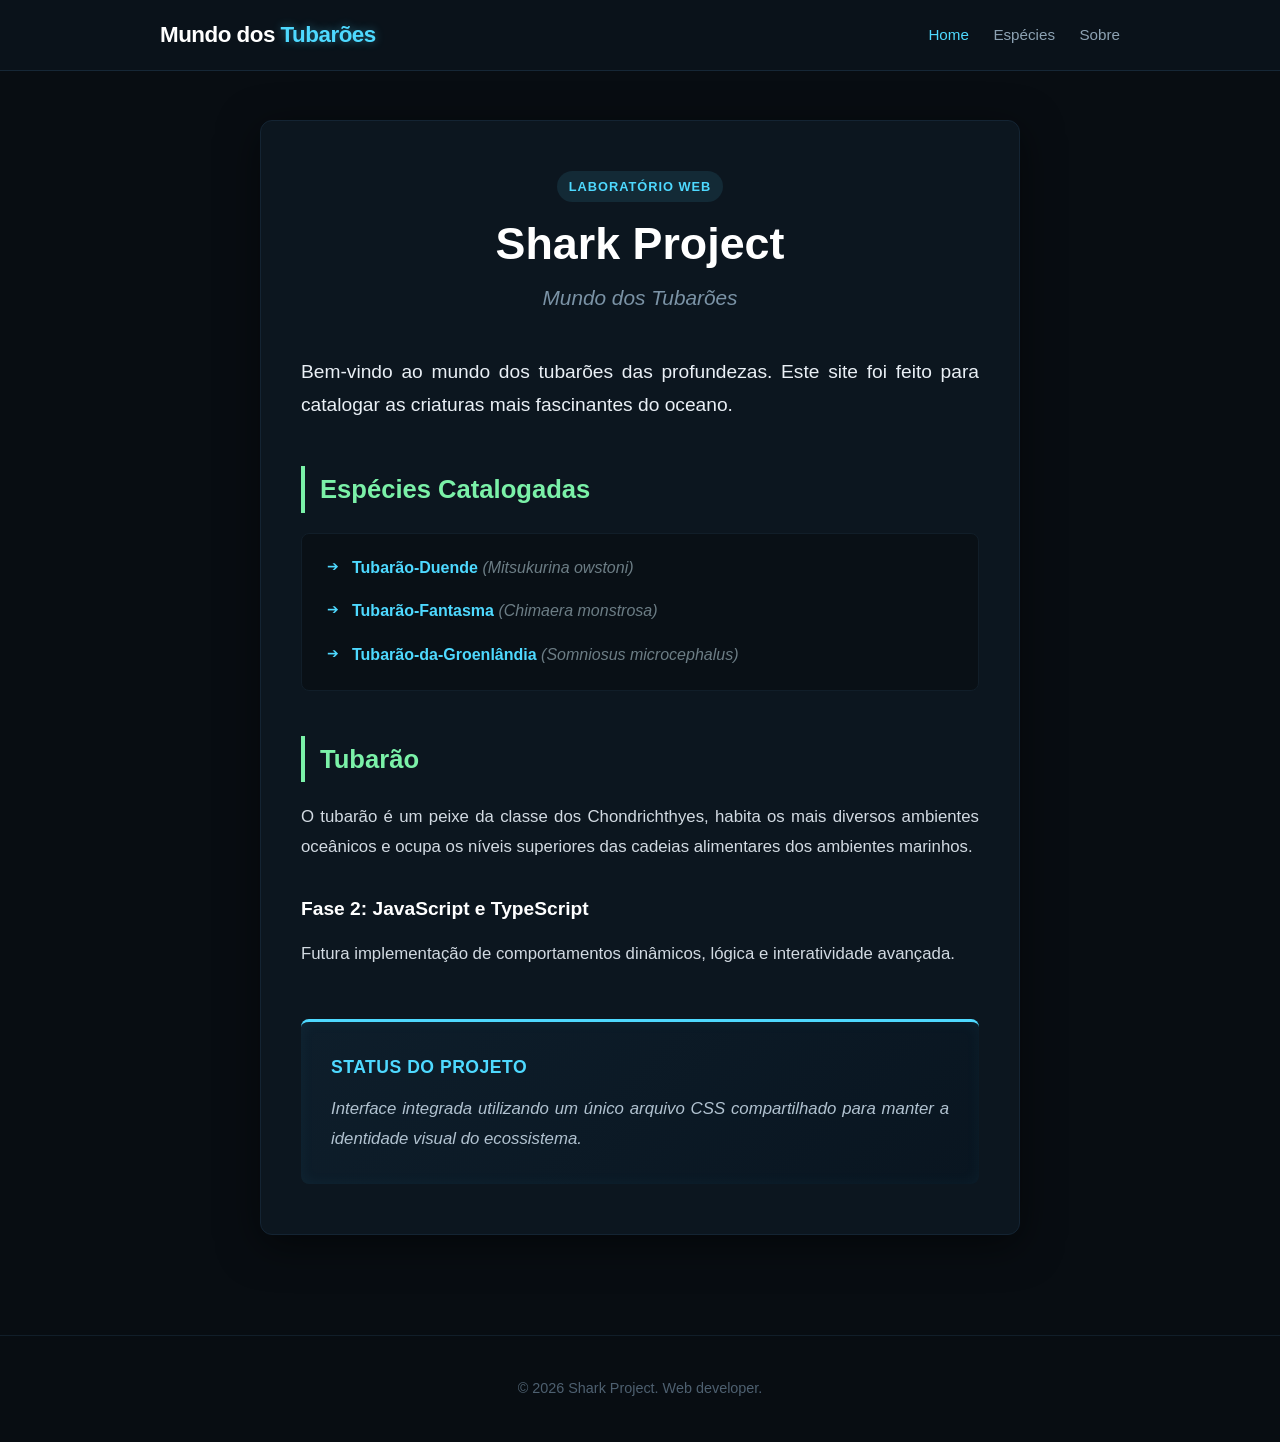
==== index.html @ ea581b5d "Add files via upload" ====
<!DOCTYPE html>
<html lang="pt-br">
<head>
    <meta charset="UTF-8">
    <meta name="viewport" content="width=device-width, initial-scale=1.0">
    <title>Shark Project</title>
    <link rel="stylesheet" href="style.css">
</head>
<body>

   <header class="blog-header">
        <div class="header-container">
            <a href="index.html" class="logo-link">
                <span class="logo-text">Mundo dos <span class="highlight">Tubarões</span></span>
            </a>
            <nav class="blog-nav">
                <a href="index.html" class="active">Home</a>
                <a href="#">Espécies</a>
                <a href="#">Sobre</a>
            </nav>
        </div>
    </header>

    <main class="main-content">
        <div class="post-container">
            
            <header class="post-header">
                <span class="category-tag">Laboratório Web</span>
                <h1>Shark Project</h1>
                <div class="subtitle">Mundo dos Tubarões</div>
            </header>

            <section class="post-body">
                <p class="lead-paragraph">
                    Bem-vindo ao mundo dos tubarões das profundezas. Este site foi feito para catalogar as criaturas mais fascinantes do oceano.
                </p>

                <h2>Espécies Catalogadas</h2>
                <ul class="styled-list">
                    <li>
                        <strong><a href="Tubarão duende.html" style="color: #4ed9ff; text-decoration: none;">Tubarão-Duende</a></strong> 
                        <span style="color: #6c7d85; font-style: italic;">(Mitsukurina owstoni)</span>
                    </li>
                    <li>
                        <strong><a href="Tubarão fantasma.html" style="color: #4ed9ff; text-decoration: none;">Tubarão-Fantasma</a></strong> 
                        <span style="color: #6c7d85; font-style: italic;">(Chimaera monstrosa)</span>
                    </li>
                    <li>
                        <strong><a href="Tubarão da groenlandia.html" style="color: #4ed9ff; text-decoration: none;">Tubarão-da-Groenlândia</a></strong> 
                        <span style="color: #6c7d85; font-style: italic;">(Somniosus microcephalus)</span>
                    </li>
                </ul>

                <h2>Tubarão</h2>
                <p>O tubarão é um peixe da classe dos Chondrichthyes, habita os mais diversos ambientes oceânicos e ocupa os níveis superiores das cadeias alimentares dos ambientes marinhos.</p>
                
                <h3>Fase 2: JavaScript e TypeScript</h3>
                <p>Futura implementação de comportamentos dinâmicos, lógica e interatividade avançada.</p>

                <div class="highlight-box">
                    <div class="box-title">Status do Projeto</div>
                    <p>Interface integrada utilizando um único arquivo CSS compartilhado para manter a identidade visual do ecossistema.</p>
                </div>
            </section>

        </div>
    </main>

    <footer class="blog-footer">
        <p>&copy; 2026 Shark Project. Web developer.</p>
    </footer>

</body>
</html>
---- style.css ----
* {
    box-sizing: border-box;
    margin: 0;
    padding: 0;
}

body {
    background-color: #080d12; 
    color: #cfd8e1; 
    font-family: -apple-system, BlinkMacSystemFont, "Segoe UI", Roboto, Helvetica, Arial, sans-serif;
    line-height: 1.8;
    padding-top: 80px; 
}

.blog-header {
    background-color: rgba(11, 20, 28, 0.95);
    border-bottom: 1px solid #162736;
    position: fixed;
    top: 0;
    left: 0;
    width: 100%;
    z-index: 1000;
    backdrop-filter: blur(8px);
}

.header-container {
    max-width: 1000px;
    margin: 0 auto;
    padding: 15px 20px;
    display: flex;
    justify-content: space-between;
    align-items: center;
}


.logo-link {
    text-decoration: none;
    display: flex;
    align-items: center;
    gap: 10px;
    transition: transform 0.2s ease;
}

.logo-link:hover {
    transform: translateY(-1px);
}

.logo-icon {
    font-size: 1.8em;
}

.logo-text {
    color: #ffffff;
    font-size: 1.4em;
    font-weight: 800;
    letter-spacing: -0.5px;
}

.logo-text .highlight {
    color: #4ed9ff;
    text-shadow: 0 0 10px rgba(78, 217, 255, 0.4);
}

.blog-nav a {
    color: #8da2b3;
    text-decoration: none;
    margin-left: 20px;
    font-weight: 500;
    font-size: 0.95em;
    transition: color 0.2s ease;
}

.blog-nav a:hover,
.blog-nav a.active {
    color: #4ed9ff;
}

.main-content {
    padding: 40px 20px;
}

.post-container {
    max-width: 760px;
    margin: 0 auto;
    background-color: #0c161f;
    padding: 50px 40px;
    border-radius: 12px;
    border: 1px solid #142433;
    box-shadow: 0 10px 40px rgba(0, 0, 0, 0.5);
}

.post-header {
    text-align: center;
    margin-bottom: 40px;
}

.category-tag {
    display: inline-block;
    background-color: rgba(78, 217, 255, 0.1);
    color: #4ed9ff;
    padding: 4px 12px;
    border-radius: 50px;
    font-size: 0.8em;
    font-weight: 600;
    text-transform: uppercase;
    letter-spacing: 1px;
    margin-bottom: 15px;
}

.post-header h1 {
    color: #ffffff;
    font-size: 2.8em;
    font-weight: 700;
    line-height: 1.2;
    margin-bottom: 8px;
}

.post-header .subtitle {
    font-size: 1.3em;
    color: #7b93a6;
    font-style: italic;
    margin-bottom: 15px;
}

.post-meta {
    font-size: 0.85em;
    color: #5d7385;
}

.post-body p {
    margin-bottom: 24px;
    text-align: justify;
    font-size: 1.05em;
    color: #d2dae2;
}

.post-body p.lead-paragraph {
    font-size: 1.2em;
    color: #eaf0f6;
    line-height: 1.7;
}

.post-body h2 {
    color: #7bf1a8;
    font-size: 1.6em;
    margin-top: 45px;
    margin-bottom: 20px;
    font-weight: 600;
    border-left: 4px solid #7bf1a8;
    padding-left: 15px;
}

.post-body h3 {
    color: #ffffff;
    font-size: 1.2em;
    margin-top: 30px;
    margin-bottom: 12px;
    font-weight: 600;
}

.styled-list {
    list-style: none;
    margin-bottom: 30px;
    background-color: #091016;
    padding: 20px 25px;
    border-radius: 8px;
    border: 1px solid #111e29;
}

.styled-list li {
    margin-bottom: 15px;
    padding-left: 25px;
    position: relative;
}

.styled-list li:last-child {
    margin-bottom: 0;
}

.styled-list li::before {
    content: "➔";
    color: #4ed9ff;
    position: absolute;
    left: 0;
    top: 0;
    font-size: 0.9em;
}

.img-container {
    margin: 40px -40px;
    background-color: #05090d;
    padding: 10px;
    text-align: center;
}

.img-container img {
    max-width: 100%;
    height: auto;
    display: block;
    margin: 0 auto;
    border-radius: 4px;
    transition: opacity 0.3s ease;
}

.img-container img:hover {
    opacity: 0.85;
}

.img-caption {
    font-size: 0.85em;
    color: #637787;
    margin-top: 12px;
    padding: 0 20px;
    font-style: italic;
}

.highlight-box {
    background: linear-gradient(135deg, #0e1e2b 0%, #091520 100%);
    border-top: 3px solid #4ed9ff;
    padding: 30px;
    border-radius: 8px;
    margin-top: 50px;
    box-shadow: inset 0 0 15px rgba(78, 217, 255, 0.05);
}

.highlight-box .box-title {
    color: #4ed9ff;
    font-weight: 700;
    font-size: 1.1em;
    text-transform: uppercase;
    letter-spacing: 0.5px;
    margin-bottom: 10px;
}

.highlight-box p {
    margin-bottom: 0;
    font-style: italic;
    color: #b1c2d0;
}

.blog-footer {
    text-align: center;
    padding: 40px 20px;
    color: #4e6070;
    font-size: 0.9em;
    border-top: 1px solid #111e29;
    margin-top: 60px;
}

@media (max-width: 768px) {
    body {
        padding-top: 130px;
    }
    
    .header-container {
        flex-direction: column;
        gap: 15px;
    }
    
    .blog-nav a {
        margin: 0 10px;
    }
    
    .post-container {
        padding: 30px 20px;
    }
    
    .img-container {
        margin: 30px -20px;
    }
    
    .post-header h1 {
        font-size: 2.1em;
    }
}
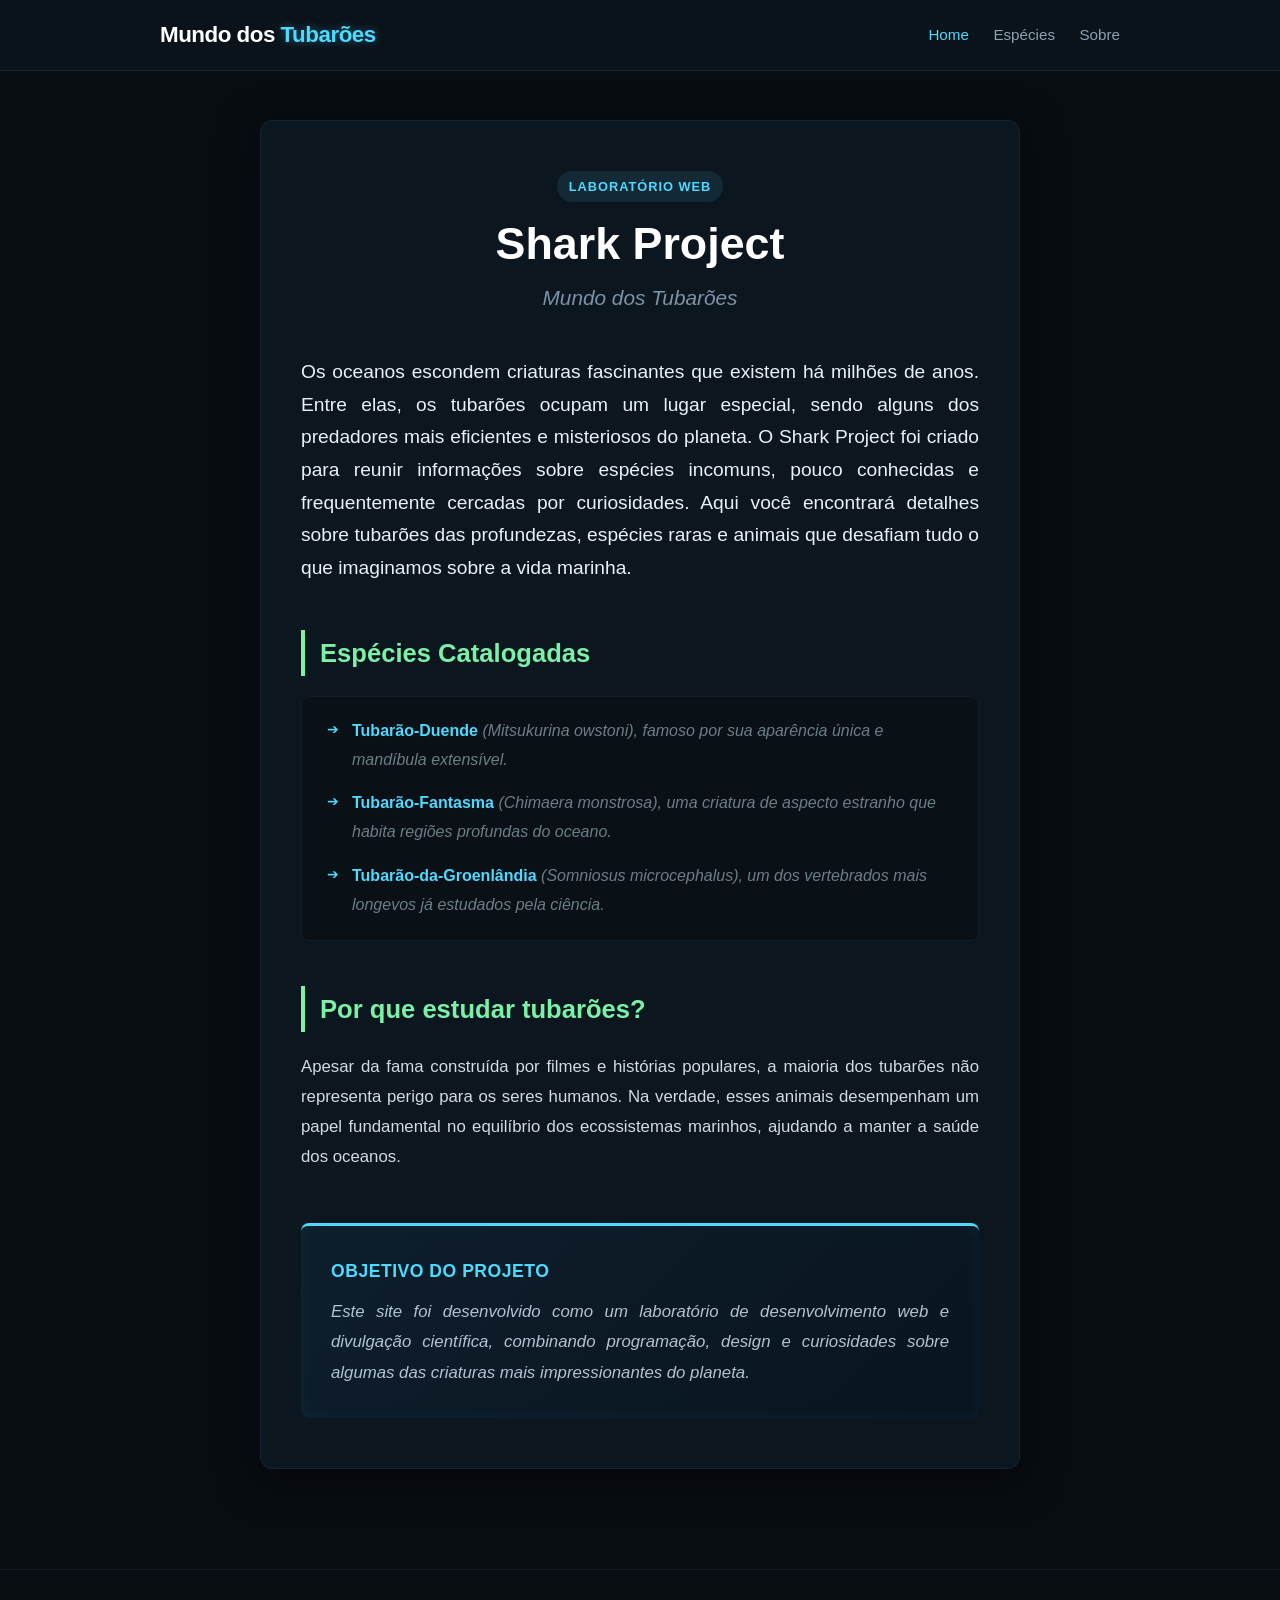
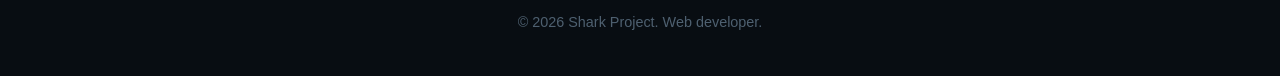
==== commit 0596bd6b: "Revise content and improve details in index.html Updated content to enhance information about shark " ====
--- a/index.html
+++ b/index.html
@@ -32,34 +32,33 @@
 
             <section class="post-body">
                 <p class="lead-paragraph">
-                    Bem-vindo ao mundo dos tubarões das profundezas. Este site foi feito para catalogar as criaturas mais fascinantes do oceano.
+                    Os oceanos escondem criaturas fascinantes que existem há milhões de anos. Entre elas, os tubarões ocupam um lugar especial, sendo alguns dos predadores mais eficientes e misteriosos do planeta.
+
+O Shark Project foi criado para reunir informações sobre espécies incomuns, pouco conhecidas e frequentemente cercadas por curiosidades. Aqui você encontrará detalhes sobre tubarões das profundezas, espécies raras e animais que desafiam tudo o que imaginamos sobre a vida marinha.
                 </p>
 
                 <h2>Espécies Catalogadas</h2>
                 <ul class="styled-list">
                     <li>
                         <strong><a href="Tubarão duende.html" style="color: #4ed9ff; text-decoration: none;">Tubarão-Duende</a></strong> 
-                        <span style="color: #6c7d85; font-style: italic;">(Mitsukurina owstoni)</span>
+                        <span style="color: #6c7d85; font-style: italic;">(Mitsukurina owstoni), famoso por sua aparência única e mandíbula extensível.</span>
                     </li>
                     <li>
                         <strong><a href="Tubarão fantasma.html" style="color: #4ed9ff; text-decoration: none;">Tubarão-Fantasma</a></strong> 
-                        <span style="color: #6c7d85; font-style: italic;">(Chimaera monstrosa)</span>
+                        <span style="color: #6c7d85; font-style: italic;">(Chimaera monstrosa), uma criatura de aspecto estranho que habita regiões profundas do oceano.</span>
                     </li>
                     <li>
                         <strong><a href="Tubarão da groenlandia.html" style="color: #4ed9ff; text-decoration: none;">Tubarão-da-Groenlândia</a></strong> 
-                        <span style="color: #6c7d85; font-style: italic;">(Somniosus microcephalus)</span>
+                        <span style="color: #6c7d85; font-style: italic;">(Somniosus microcephalus), um dos vertebrados mais longevos já estudados pela ciência.</span>
                     </li>
                 </ul>
 
-                <h2>Tubarão</h2>
-                <p>O tubarão é um peixe da classe dos Chondrichthyes, habita os mais diversos ambientes oceânicos e ocupa os níveis superiores das cadeias alimentares dos ambientes marinhos.</p>
-                
-                <h3>Fase 2: JavaScript e TypeScript</h3>
-                <p>Futura implementação de comportamentos dinâmicos, lógica e interatividade avançada.</p>
+                <h2>Por que estudar tubarões?</h2>
+                <p>Apesar da fama construída por filmes e histórias populares, a maioria dos tubarões não representa perigo para os seres humanos. Na verdade, esses animais desempenham um papel fundamental no equilíbrio dos ecossistemas marinhos, ajudando a manter a saúde dos oceanos.</p>
 
                 <div class="highlight-box">
-                    <div class="box-title">Status do Projeto</div>
-                    <p>Interface integrada utilizando um único arquivo CSS compartilhado para manter a identidade visual do ecossistema.</p>
+                    <div class="box-title">Objetivo do Projeto</div>
+                    <p>Este site foi desenvolvido como um laboratório de desenvolvimento web e divulgação científica, combinando programação, design e curiosidades sobre algumas das criaturas mais impressionantes do planeta.</p>
                 </div>
             </section>
 
@@ -71,4 +70,4 @@
     </footer>
 
 </body>
-</html>+</html>
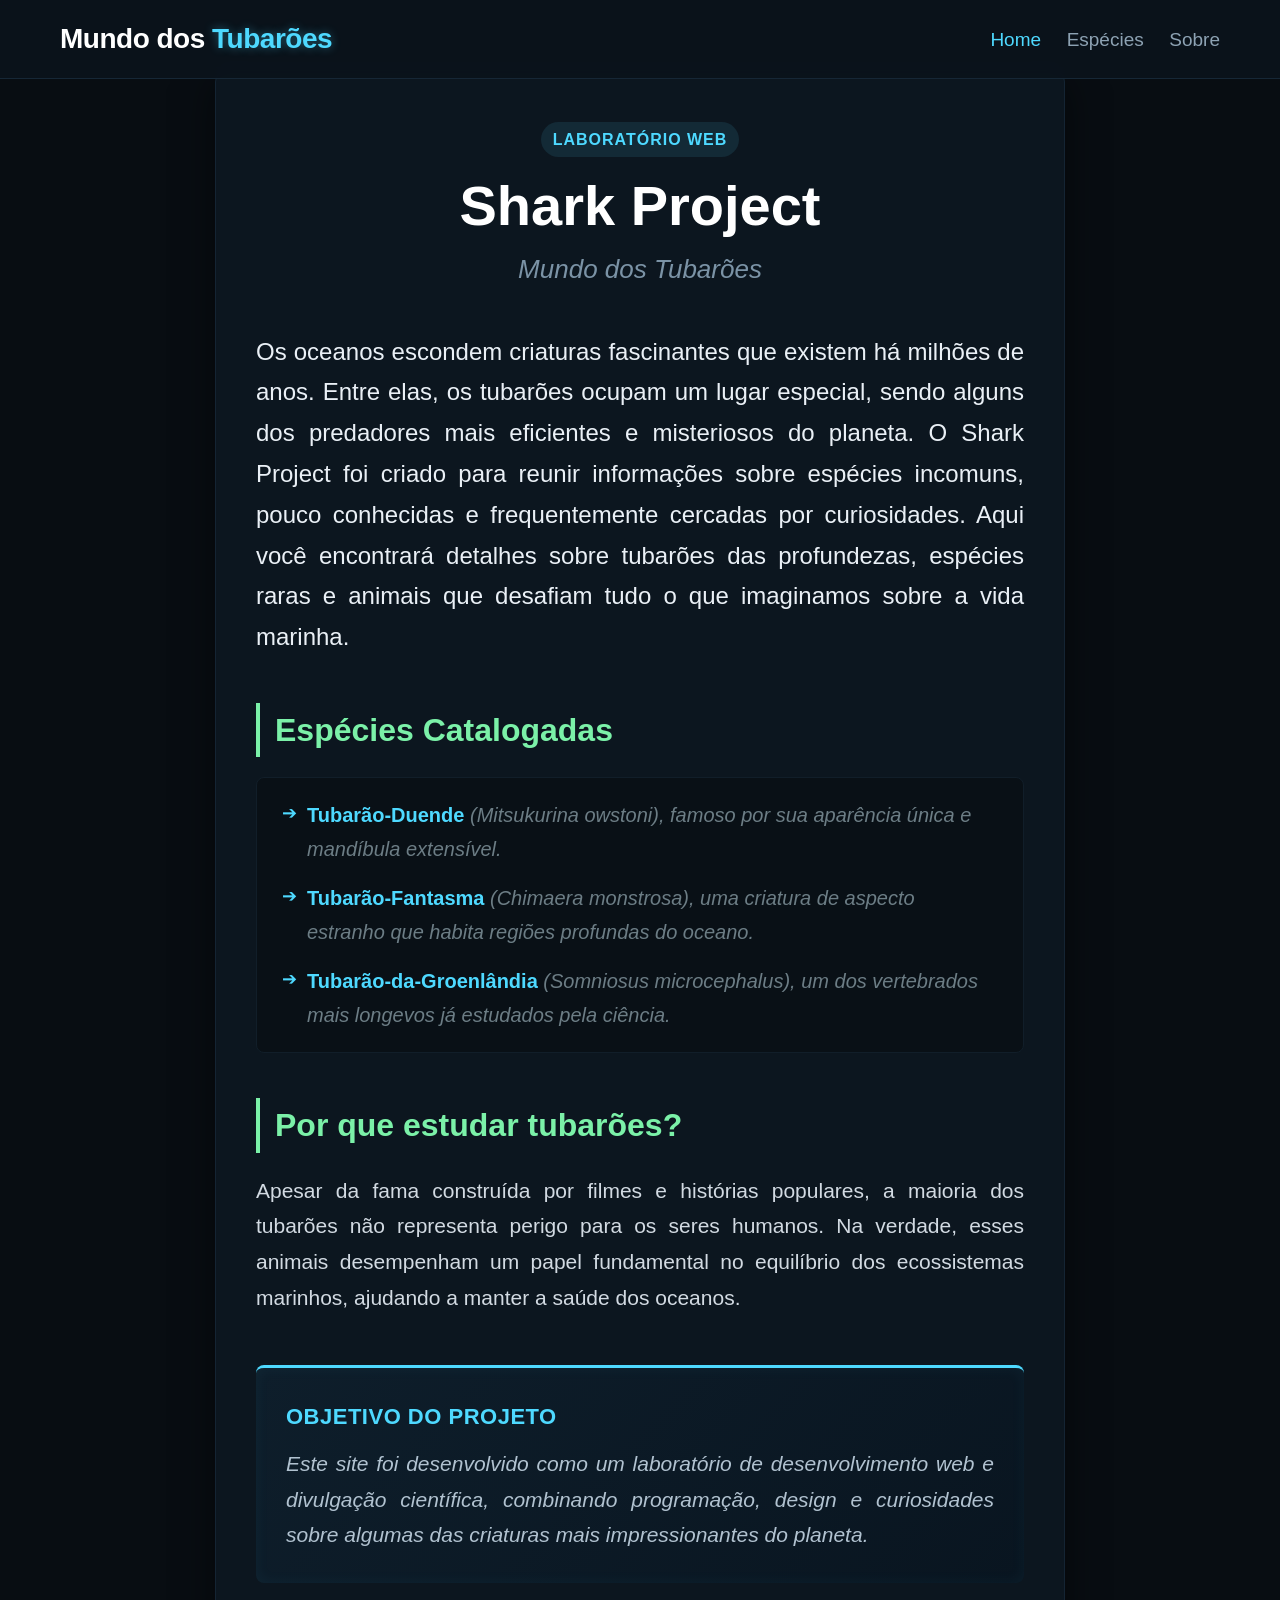
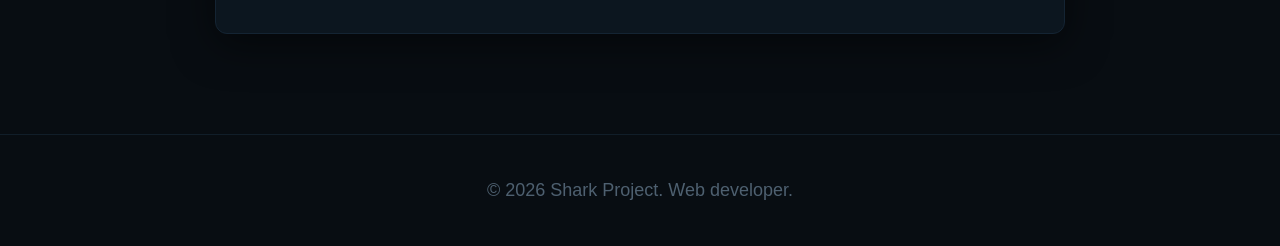
==== commit 97e78810: "Enhance SEO with title and meta description Updated the title and added a meta description for SEO." ====
--- a/index.html
+++ b/index.html
@@ -3,7 +3,10 @@
 <head>
     <meta charset="UTF-8">
     <meta name="viewport" content="width=device-width, initial-scale=1.0">
-    <title>Shark Project</title>
+    <title>Shark Project | Mundo dos Tubarões</title> 
+    
+    <meta name="description" content="Explore o Mundo dos Tubarões no Shark Project. Conheça as espécies mais raras e fascinantes das profundezas do oceano, como o Tubarão-Duende e o Tubarão-Fantasma.">
+    
     <link rel="stylesheet" href="style.css">
 </head>
 <body>
--- a/style.css
+++ b/style.css
@@ -4,18 +4,22 @@
     padding: 0;
 }
 
+html {
+    font-size: 20px; 
+}
+
 body {
     background-color: #080d12; 
     color: #cfd8e1; 
     font-family: -apple-system, BlinkMacSystemFont, "Segoe UI", Roboto, Helvetica, Arial, sans-serif;
-    line-height: 1.8;
-    padding-top: 80px; 
+    line-height: 1.7;
+    padding-top: 30px; 
 }
 
 .blog-header {
     background-color: rgba(11, 20, 28, 0.95);
     border-bottom: 1px solid #162736;
-    position: fixed;
+    position:absolute;
     top: 0;
     left: 0;
     width: 100%;
@@ -24,14 +28,13 @@
 }
 
 .header-container {
-    max-width: 1000px;
+    max-width: 1200px; 
     margin: 0 auto;
     padding: 15px 20px;
     display: flex;
     justify-content: space-between;
     align-items: center;
 }
-
 
 .logo-link {
     text-decoration: none;
@@ -77,10 +80,12 @@
 
 .main-content {
     padding: 40px 20px;
+    width: 100%;
 }
 
 .post-container {
-    max-width: 760px;
+    max-width: 850px; 
+    width: 100%;
     margin: 0 auto;
     background-color: #0c161f;
     padding: 50px 40px;
@@ -88,6 +93,7 @@
     border: 1px solid #142433;
     box-shadow: 0 10px 40px rgba(0, 0, 0, 0.5);
 }
+
 
 .post-header {
     text-align: center;
@@ -189,13 +195,17 @@
 .img-container {
     margin: 40px -40px;
     background-color: #05090d;
-    padding: 10px;
+    padding: 15px;
     text-align: center;
+    display: flex;
+    flex-direction: column;
+    align-items: center;
 }
 
 .img-container img {
-    max-width: 100%;
-    height: auto;
+    width: 100% !important;
+    max-width: 550px !important;
+    height: auto !important;
     display: block;
     margin: 0 auto;
     border-radius: 4px;
@@ -245,20 +255,28 @@
     font-size: 0.9em;
     border-top: 1px solid #111e29;
     margin-top: 60px;
+    width: 100%;
 }
 
 @media (max-width: 768px) {
     body {
-        padding-top: 130px;
+        padding-top: 20px;
     }
     
     .header-container {
         flex-direction: column;
         gap: 15px;
-    }
-    
+        padding: 15px 10px;
+    }
+    
+    .logo-text {
+        font-size: 1.1em;
+        text-align: center;
+    }
+
     .blog-nav a {
-        margin: 0 10px;
+        margin: 0 8px;
+        font-size: 0.9em;
     }
     
     .post-container {
@@ -267,9 +285,14 @@
     
     .img-container {
         margin: 30px -20px;
+        padding: 10px;
     }
     
     .post-header h1 {
-        font-size: 2.1em;
-    }
-}+        font-size: 2em;
+    }
+
+    .post-body p {
+        text-align: left;
+    }
+}
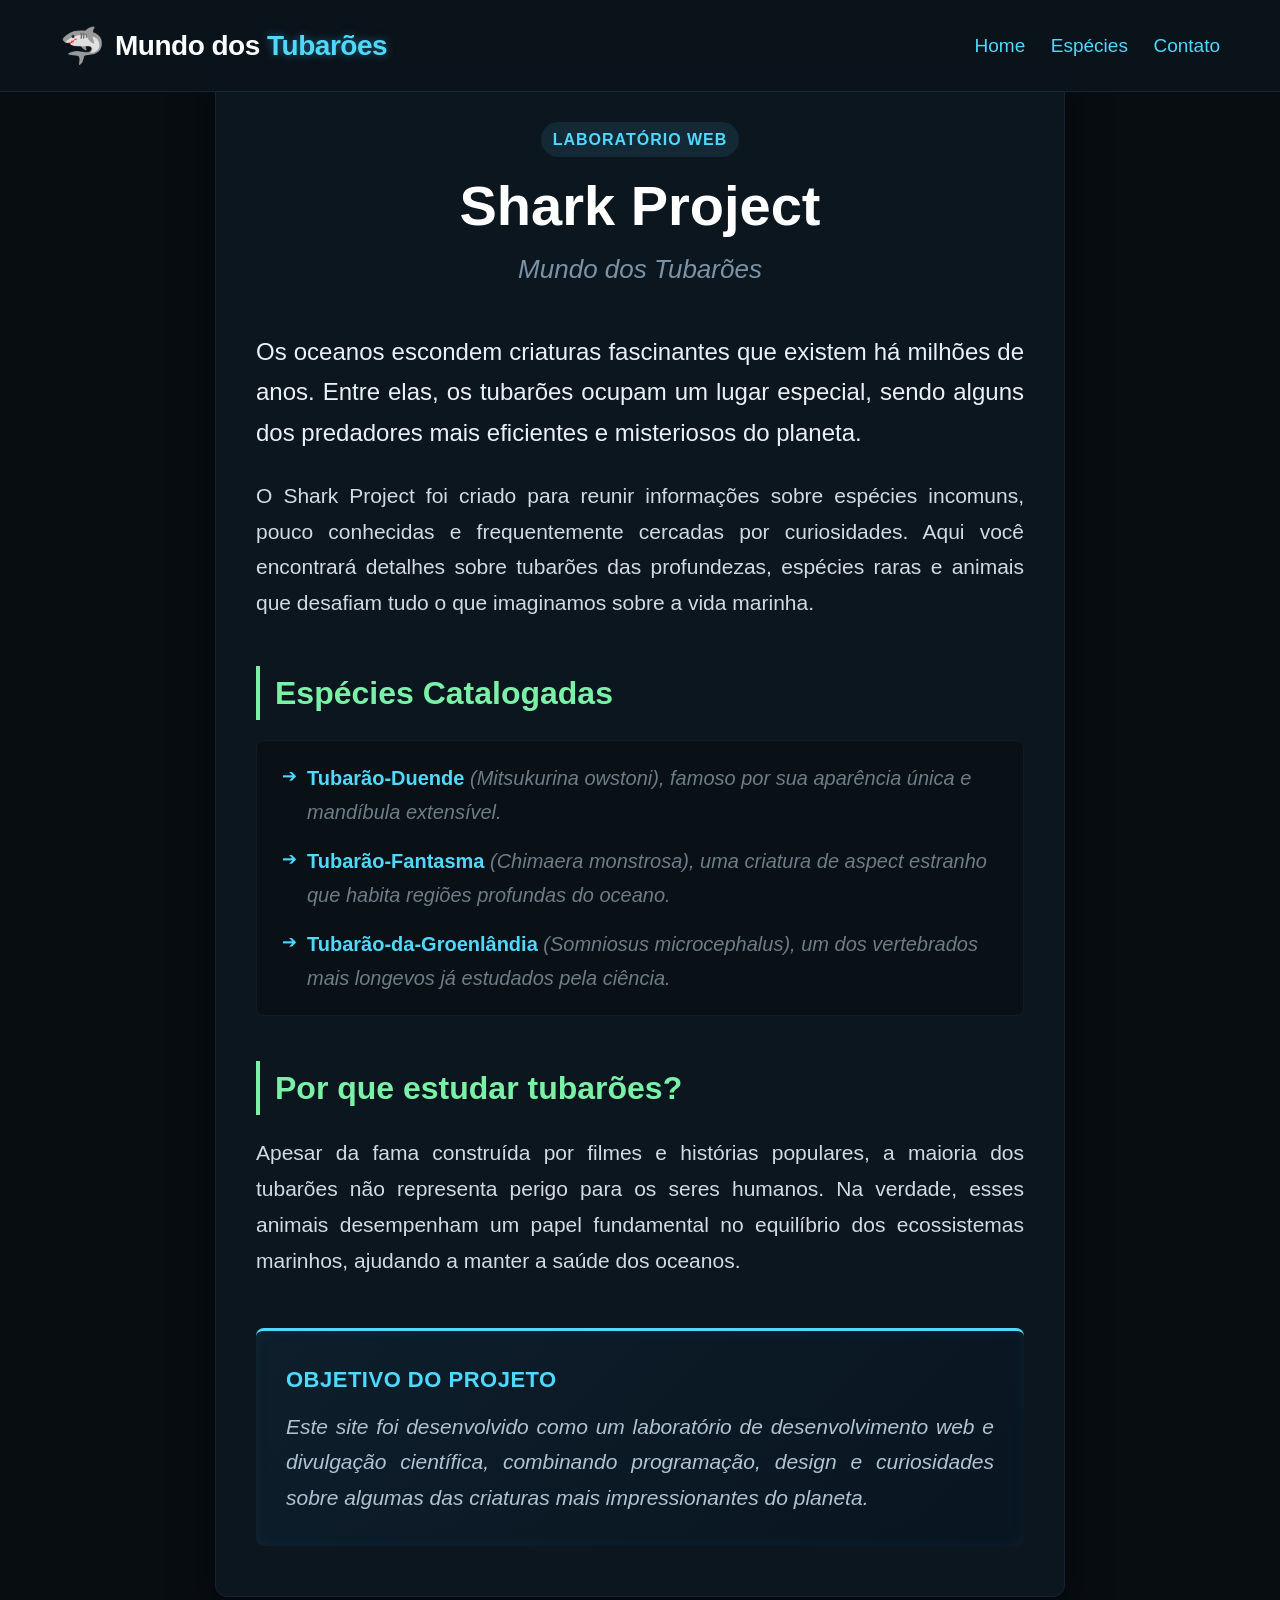
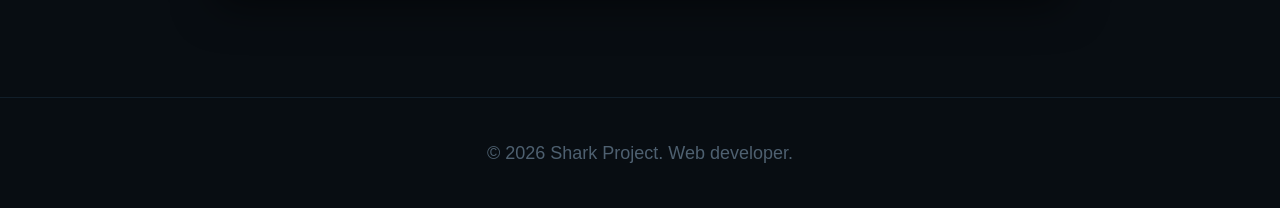
==== commit 6d952bae: "Refactor header and navigation in index.html Updated header logo and navigation links, added ID to s" ====
--- a/index.html
+++ b/index.html
@@ -14,13 +14,15 @@
    <header class="blog-header">
         <div class="header-container">
             <a href="index.html" class="logo-link">
+                 <span class="logo-icon">🦈</span>
                 <span class="logo-text">Mundo dos <span class="highlight">Tubarões</span></span>
+                
             </a>
             <nav class="blog-nav">
-                <a href="index.html" class="active">Home</a>
-                <a href="#">Espécies</a>
-                <a href="#">Sobre</a>
-            </nav>
+    <a href="index.html" class="active">Home</a>
+    <a href="#especies" class="active">Espécies</a> 
+  <a href="https://www.instagram.com/im.rikwxq" class="active" target="_blank">Contato</a>
+</nav>
         </div>
     </header>
 
@@ -36,11 +38,12 @@
             <section class="post-body">
                 <p class="lead-paragraph">
                     Os oceanos escondem criaturas fascinantes que existem há milhões de anos. Entre elas, os tubarões ocupam um lugar especial, sendo alguns dos predadores mais eficientes e misteriosos do planeta.
-
-O Shark Project foi criado para reunir informações sobre espécies incomuns, pouco conhecidas e frequentemente cercadas por curiosidades. Aqui você encontrará detalhes sobre tubarões das profundezas, espécies raras e animais que desafiam tudo o que imaginamos sobre a vida marinha.
+                </p>
+                <p>
+                    O Shark Project foi criado para reunir informações sobre espécies incomuns, pouco conhecidas e frequentemente cercadas por curiosidades. Aqui você encontrará detalhes sobre tubarões das profundezas, espécies raras e animais que desafiam tudo o que imaginamos sobre a vida marinha.
                 </p>
 
-                <h2>Espécies Catalogadas</h2>
+                <h2 id="especies">Espécies Catalogadas</h2>
                 <ul class="styled-list">
                     <li>
                         <strong><a href="Tubarão duende.html" style="color: #4ed9ff; text-decoration: none;">Tubarão-Duende</a></strong> 
@@ -48,7 +51,7 @@
                     </li>
                     <li>
                         <strong><a href="Tubarão fantasma.html" style="color: #4ed9ff; text-decoration: none;">Tubarão-Fantasma</a></strong> 
-                        <span style="color: #6c7d85; font-style: italic;">(Chimaera monstrosa), uma criatura de aspecto estranho que habita regiões profundas do oceano.</span>
+                        <span style="color: #6c7d85; font-style: italic;">(Chimaera monstrosa), uma criatura de aspect estranho que habita regiões profundas do oceano.</span>
                     </li>
                     <li>
                         <strong><a href="Tubarão da groenlandia.html" style="color: #4ed9ff; text-decoration: none;">Tubarão-da-Groenlândia</a></strong> 
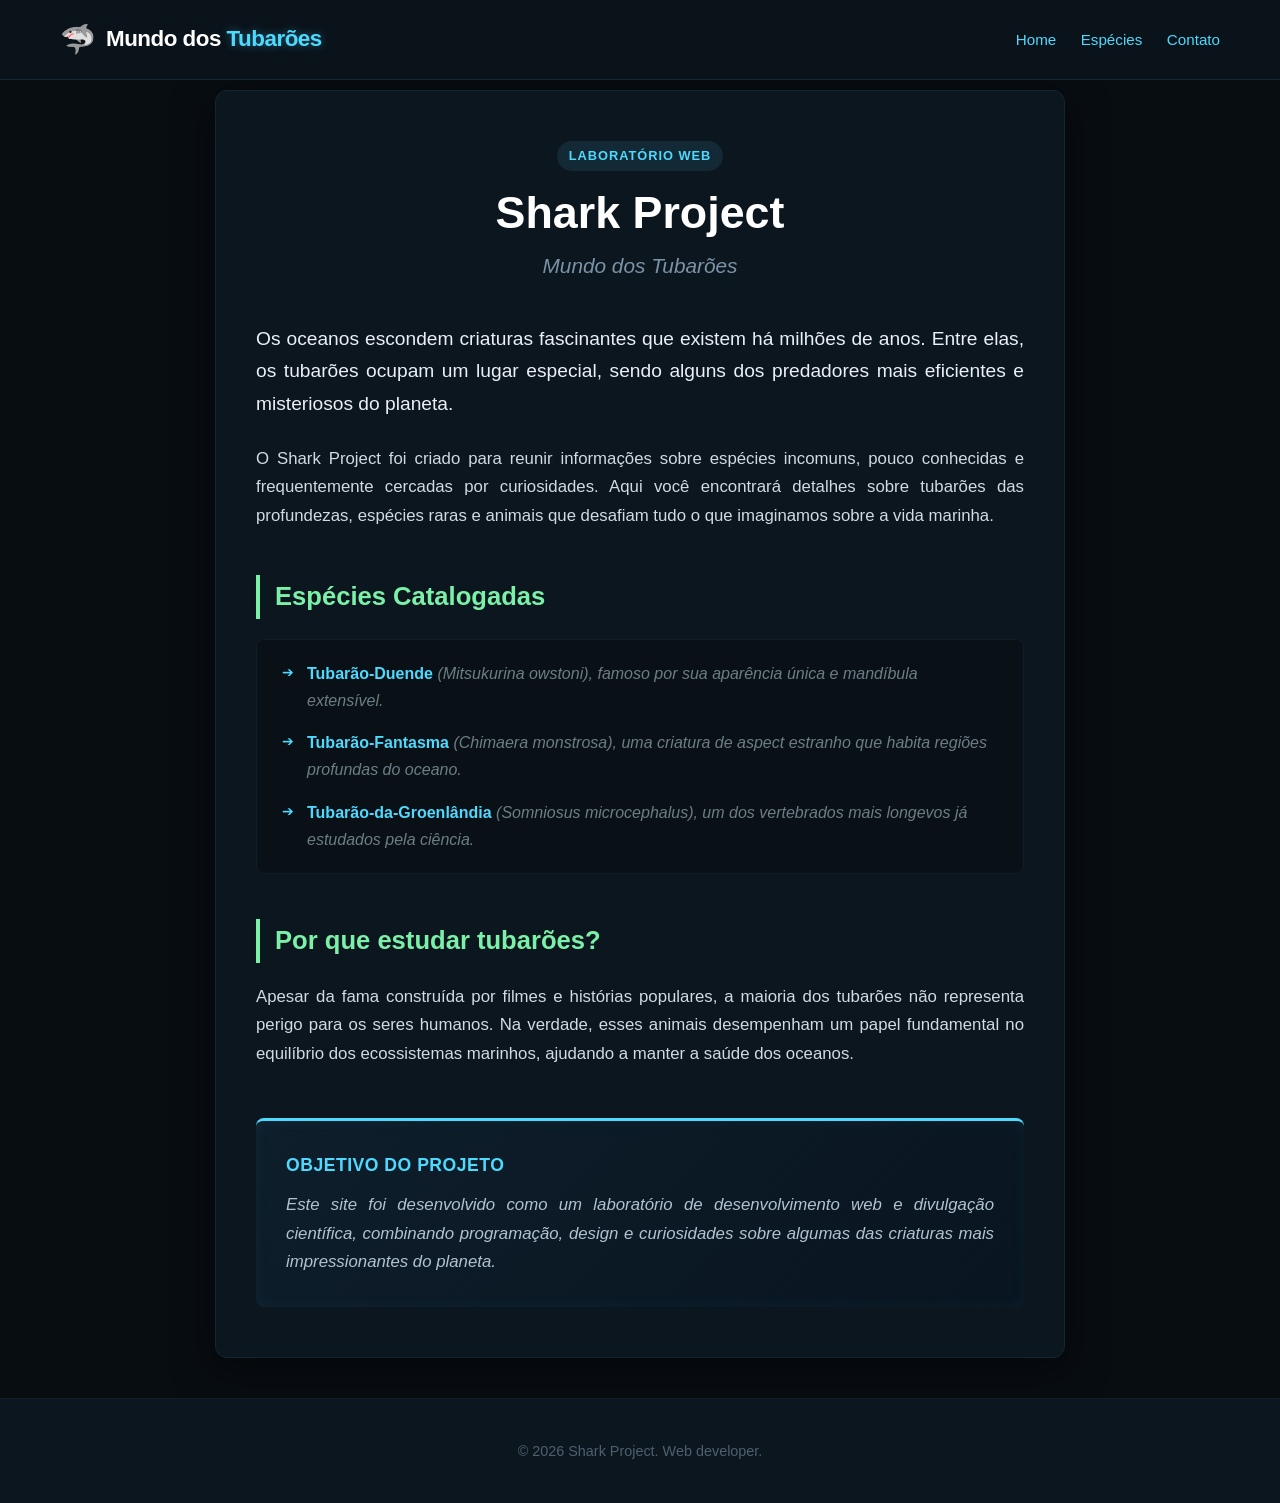
==== commit 94fc333d: "Add Google site verification meta tag Added Google site verification meta tag for SEO." ====
--- a/index.html
+++ b/index.html
@@ -4,10 +4,9 @@
     <meta charset="UTF-8">
     <meta name="viewport" content="width=device-width, initial-scale=1.0">
     <title>Shark Project | Mundo dos Tubarões</title> 
-    
     <meta name="description" content="Explore o Mundo dos Tubarões no Shark Project. Conheça as espécies mais raras e fascinantes das profundezas do oceano, como o Tubarão-Duende e o Tubarão-Fantasma.">
-    
     <link rel="stylesheet" href="style.css">
+    <meta name="google-site-verification" content="0jzwiLFVHxNx6RvCDTr2fzER6yWMYQAIvpdFywUczQE" />
 </head>
 <body>
 
--- a/style.css
+++ b/style.css
@@ -5,7 +5,10 @@
 }
 
 html {
-    font-size: 20px; 
+    font-size: 16px;
+    scroll-behavior: smooth; 
+    scroll-padding-top: 100px;
+    height: 100%;
 }
 
 body {
@@ -13,13 +16,17 @@
     color: #cfd8e1; 
     font-family: -apple-system, BlinkMacSystemFont, "Segoe UI", Roboto, Helvetica, Arial, sans-serif;
     line-height: 1.7;
-    padding-top: 30px; 
+    margin: 0;
+    
+    display: flex;
+    flex-direction: column;
+    min-height: 100%; 
 }
 
 .blog-header {
     background-color: rgba(11, 20, 28, 0.95);
     border-bottom: 1px solid #162736;
-    position:absolute;
+    position: absolute;
     top: 0;
     left: 0;
     width: 100%;
@@ -79,8 +86,9 @@
 }
 
 .main-content {
-    padding: 40px 20px;
+    padding: 90px 20px 40px 20px;
     width: 100%;
+    flex: 1;
 }
 
 .post-container {
@@ -94,7 +102,6 @@
     box-shadow: 0 10px 40px rgba(0, 0, 0, 0.5);
 }
 
-
 .post-header {
     text-align: center;
     margin-bottom: 40px;
@@ -204,16 +211,12 @@
 
 .img-container img {
     width: 100% !important;
-    max-width: 550px !important;
+    max-width: 100% !important;
     height: auto !important;
     display: block;
     margin: 0 auto;
     border-radius: 4px;
     transition: opacity 0.3s ease;
-}
-
-.img-container img:hover {
-    opacity: 0.85;
 }
 
 .img-caption {
@@ -254,13 +257,14 @@
     color: #4e6070;
     font-size: 0.9em;
     border-top: 1px solid #111e29;
-    margin-top: 60px;
+    background-color: #0c161f;
     width: 100%;
+    margin-top: auto;
 }
 
 @media (max-width: 768px) {
-    body {
-        padding-top: 20px;
+    .main-content {
+        padding-top: 160px; 
     }
     
     .header-container {
